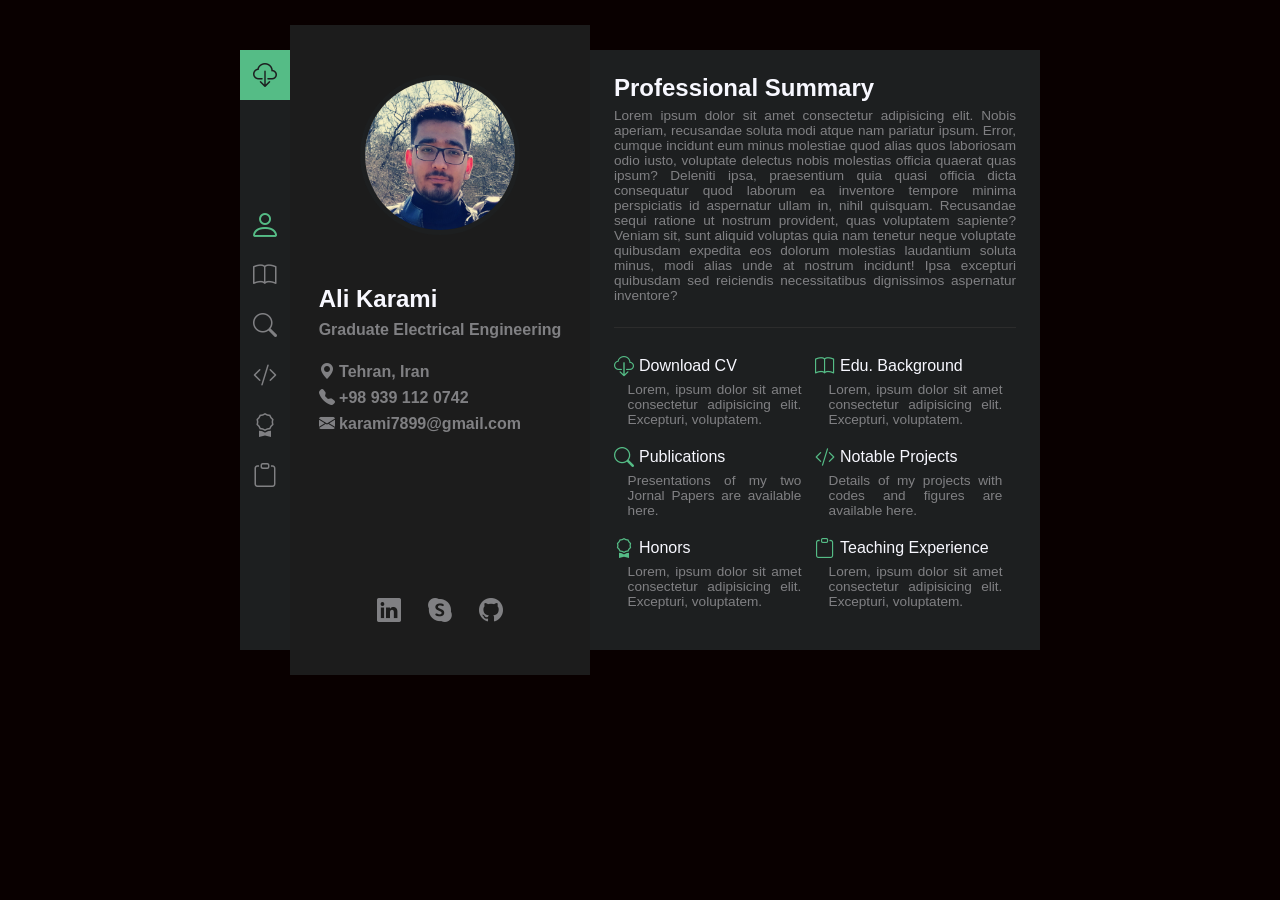
==== docs/index.html @ bb693fc6 "Portfolio" ====
<!DOCTYPE html>
<html lang="en">
<head>
    <meta charset="UTF-8">
    <meta http-equiv="X-UA-Compatible" content="IE=edge">
    <meta name="viewport" content="width=device-width, initial-scale=1.0">
    <title> Ali Karami </title>
    <link rel="stylesheet" href="https://cdn.jsdelivr.net/npm/bootstrap-icons@1.5.0/font/bootstrap-icons.css">
    <style>
        :root {
            --main-theme: #55BC86;
            --bg-color: #090000;
            --tooltip-bg-color: #0900007c;
            --text-color: ghostwhite;
            --main-bg-color: #1D1F20;
            --profile-bg-color: #1C1C1C;
            --scrollbar-thumb-bg-color: #646467;
            --icon-color: #808083;
            --border-color: #2C2C2C;
        }
        ::selection {
            background-color: var(--icon-color);
            color: var(--main-bg-color);
        }
        p, h2, h4 {
            margin-block-start: 0;
            margin-block-end: 0;
        }
        a {
            cursor: pointer;
        }
        .tooltip {
            position: relative;
            display: inline-block;
        }
        .tooltip .tooltiptext {
            visibility: hidden;
            background-color: var(--tooltip-bg-color);
            width: auto;
            color: var(--text-color);
            padding: .5em;
            right: 50px;
            font-size: .85em;
            width: max-content;
            position: absolute;
            z-index: 1;
            font-family: Arial, sans-serif;
        }
        .tooltip:hover .tooltiptext {
            visibility: visible;
        }
        body {
            margin: 0;
            background-color: var(--bg-color);
        }
        html {
            scrollbar-color: var(--main-theme) var(--profile-bg-color);
            scrollbar-width: thin;
        }
        #summary, #research, #software {
            scrollbar-color: var(--scrollbar-thumb-bg-color) var(--profile-bg-color);
            scrollbar-width: thin;
        }
        html::-webkit-scrollbar, #summary::-webkit-scrollbar, #research::-webkit-scrollbar, #software::-webkit-scrollbar
        {
            width: 8px;
            background-color: var(--profile-bg-color);
        }
        html::-webkit-scrollbar-thumb
        {
            background-color: var(--main-theme);
        }
        #summary::-webkit-scrollbar-thumb, #research::-webkit-scrollbar-thumb, #software::-webkit-scrollbar-thumb
        {
            background-color: var(--scrollbar-thumb-bg-color);
        }
        .icon-wrapper {
            display: flex;
            justify-content: center;
            align-items: center;
            padding-top: 3.33px;
            height: 46.67px;
        }
        div.icon-wrapper:nth-child(1) {
            background-color: var(--main-theme);
        }
        div.icon-wrapper:nth-child(1) > a > i {
            font-size: 1.5em;
            color: var(--main-bg-color);
        }
        aside {
            display: grid;
            grid-template-rows: 50px 500px 50px;
        }
        aside > ul {
            margin: 0;
            padding: 0;
            list-style-type: none;
            display: flex;
            flex-direction: column;
            justify-content: center;

        }
        aside > ul > .icon-wrapper > a > i:not(.bi-person), div.icon-wrapper:nth-child(3) > a > i, #social-media > li > a > i {
            color: var(--icon-color);
            font-size: 1.5em;
        }
        #social-media > li > a:hover > i {
            color: var(--text-color);
        }
        .bi-person {
            font-size: 2em;
        }
        .bi-person, div.icon-wrapper:nth-child(3) > a > i {
            color: var(--main-theme);
        }
        main {
            background-color: var(--main-bg-color);
            margin: 50px auto;
            width: 800px;
            height: 600px;
            display: grid;
            grid-template-columns: 50px 2fr 3fr;
        }
        #profile {
            height: 650px;
            margin-top: -25px;
            background-color: var(--profile-bg-color);
            display: flex;
            flex-direction: column;
            align-items: center;
            position: relative;
        }
        #profile > img {
            width: 150px;
            height: 150px;
            border-radius: 100px;
            border: 5px solid var(--main-bg-color);
            margin: 50px auto;
        }
        #summary {
            overflow-y: scroll;
            height: inherit;
        }
        #about-me  {
            font-family: Arial, sans-serif;
        }
        #about-me > h2 {
            color: var(--text-color);
        }
        #about-me > h4 {
            color: var(--icon-color);
            margin-top: .5em;
        }
        #about-me > h4 > a {
            color: var(--icon-color);
            text-decoration: none;
        }
        #about-me > h4:nth-child(3) {
            margin-top: 1.5em;
        }
        #social-media-wrapper {
            width: 60%;
            position: absolute;
            bottom: 0;
            padding: 0 20%;
        }
        #social-media {
            list-style-type: none;
            margin: 0;
            padding: 0  0 50px 0;
            display: flex;
            flex-direction: row;
            justify-content: space-evenly;
        }
        #summary > div {
            font-family: Arial, sans-serif;
            margin: 1.5em 1.5em 0 1.5em;
            padding-bottom: 1.5em;
        }
        #summary > div:not(#links) {
            border-bottom: 1px solid var(--border-color);
        }
        #summary > div > h2 {
            color: var(--text-color);
            margin-bottom: .25em;
        }
        #summary > div > p {
            color: var(--icon-color);
            text-align: justify;
            font-size: .85em;
        }
        #links {
            display: grid;
            grid-template-columns: 1fr 1fr;
            grid-template-rows: 1fr 1fr;
            grid-row-gap: 1em;
        }
        .link-title {
            color: var(--text-color);
            height: 30px;
        }
        .link-title > a {
            text-decoration: none;
            color: var(--text-color);
            height: inherit;
            display: inline-block;
        }
        .link-title > a > h4 {
            height: inherit;
        }
        .link-title > a > h4 > i {
            font-size: 1.25em;
            float: left;
            display: block;
            height: 27px;
            padding-top: 3px;
            color: var(--main-theme);
        }
        .link-title > a > h4 > span {
            font-weight: 300;
            height: 20px;
            display: block;
            float: left;
            padding: 5px;
        }
        .link-desc {
            text-align: justify;
            color: var(--icon-color);
            font-size: .85em;
            padding: 0 1em;
        }
        #educational, #software, #research, #honors, #teaching {
            display: none;
            font-family: Arial, sans-serif;
            color: var(--text-color);
            text-align: justify;
            height: 625px;
            margin-top: -25px;
            background-color: var(--profile-bg-color);
            padding: 25px 50px 0 50px;
        }
        #research, #software {
            overflow-y: scroll;
        }
        #research > article, #software > article {
            background-color: var(--main-bg-color);
            margin-bottom: 15px;
        }
        .article-header {
            background-color: var(--main-theme);
            padding: 15px;
            align-items: center;
            justify-content: space-between;
            display: flex;
            cursor: pointer;
        }
        .article-header > i {
            margin-left: 15px;
        }
        .bi-caret-up {
            display: none;
        }
        #research > article.active > .article-header > i.bi-caret-up, #software > article.active > .article-header > i.bi-caret-up {
            display: inline;
        }
        #research > article.active > .article-header > i.bi-caret-down, #software > article.active > .article-header > i.bi-caret-down {
            display: none;
        }
        .article-body {
            padding: 15px;
            display: none;
        }
        #research > article.active > .article-body, #software > article.active > .article-body {
            display: block;
        }
        .article-body > *:not(:last-child) {
            margin-bottom: 15px;
        }

        .slideshow-container {
            max-width: 1000px;
            position: relative;
            margin: auto;
        }
        .mySlides {
            display: none;
        }
        .mySlides > img {
            width: 100%;
            height: 400px;
        }
        .prev-slide, .next-slide {
            cursor: pointer;
            position: absolute;
            top: 50%;
            width: auto;
            margin-top: -22px;
            padding: 16px;
            color: white;
            font-weight: bold;
            font-size: 18px;
            transition: 0.6s ease;
            border-radius: 0 3px 3px 0;
            user-select: none;
        }
        .next-slide {
            right: 0;
            border-radius: 3px 0 0 3px;
        }
        .prev-slide:hover, .next-slide:hover {
            background-color: rgba(0,0,0,0.8);
        }
        .text-slide {
            color: #f2f2f2;
            font-size: 15px;
            padding: 8px 12px;
            position: absolute;
            bottom: 8px;
            width: 100%;
            text-align: center;
        }
        .numbertext {
            color: #f2f2f2;
            font-size: 12px;
            padding: 8px 12px;
            position: absolute;
            top: 0;
        }
        .dot-slide {
            cursor: pointer;
            height: 15px;
            width: 15px;
            margin: 0 2px;
            background-color: #bbb;
            border-radius: 50%;
            display: inline-block;
            transition: background-color 0.6s ease;
        }
        .active-slide, .dot-slide:hover {
            background-color: #717171;
        }
        .fade-slide {
            -webkit-animation-name: fade;
            -webkit-animation-duration: 1.5s;
            animation-name: fade;
            animation-duration: 1.5s;
        }
        @-webkit-keyframes fade {
            from {opacity: .4}
            to {opacity: 1}
        }
        @keyframes fade {
            from {opacity: .4}
            to {opacity: 1}
        }
        .tab {
            text-indent: 2em;
        }
    </style>
</head>
<body>
    <main>
        <aside>
            <div class="icon-wrapper tooltip">
                <a href=""><i class="bi bi-cloud-download"></i></a>
                <span class="tooltiptext">Download CV</span>
            </div>
            <ul>
                <li class="icon-wrapper tooltip">
                    <a onclick="showProfile()"><i class="bi bi-person"></i></a>
                    <span class="tooltiptext">Profile</span>
                </li>
                <li class="icon-wrapper tooltip">
                    <a onclick="toggle('educational', 'bi-book')"><i class="bi bi-book"></i></a>
                    <span class="tooltiptext">Edu. Background</span>
                </li>
                <li class="icon-wrapper tooltip">
                    <a onclick="toggle('research', 'bi-search')"><i class="bi bi-search"></i></a>
                    <span class="tooltiptext">Publications</span>
                </li>
                <li class="icon-wrapper tooltip">
                    <a onclick="toggle('software', 'bi-code-slash')"><i class="bi bi-code-slash"></i></a>
                    <span class="tooltiptext">Notable Projects</span>
                </li>
                <li class="icon-wrapper tooltip">
                    <a onclick="toggle('honors', 'bi-award')"><i class="bi bi-award"></i></a>
                    <span class="tooltiptext">Honors</span>
                </li>
                <li class="icon-wrapper tooltip">
                    <a onclick="toggle('teaching', 'bi-clipboard')"><i class="bi bi-clipboard"></i></a>
                    <span class="tooltiptext">Teaching Experience</span>
                </li>
            </ul>
        </aside>
        <section id="profile">
            <img src="profile.png" alt="Profile">
            <div id="about-me">
                <h2>Ali Karami</h2>
                <h4>Graduate Electrical Engineering</h4>
                <h4><i class="bi bi-geo-alt-fill"></i> Tehran, Iran</h4>
                <h4><i class="bi bi-telephone-fill"></i> +98 939 112 0742</h4>
                <h4><i class="bi bi-envelope-fill"></i> <a href="mailto:karami7899@gmail.com">karami7899@gmail.com</a> </h4>
            </div>
            <div id="social-media-wrapper">
                <ul id="social-media">
                    <li>
                        <a href="https://www.linkedin.com/in/karami7899/"><i class="bi bi-linkedin"></i></a>
                    </li>

                    <li>
                        <a href="https://join.skype.com/invite/ouQB8ou8CbZQ"><i class="bi bi-skype"></i></a>
                    </li>
                    <li>
                        <a href="https://github.com/karami7899"><i class="bi bi-github"></i></a>
                    </li>
                </ul>
            </div>
        </section>
        <section id="summary">
            <div>
                <h2>Professional Summary</h2>
                <p>
                    Lorem ipsum dolor sit amet consectetur adipisicing elit. Nobis aperiam, recusandae soluta modi atque nam pariatur ipsum. Error, cumque incidunt eum minus molestiae quod alias quos laboriosam odio iusto, voluptate delectus nobis molestias officia quaerat quas ipsum? Deleniti ipsa, praesentium quia quasi officia dicta consequatur quod laborum ea inventore tempore minima perspiciatis id aspernatur ullam in, nihil quisquam. Recusandae sequi ratione ut nostrum provident, quas voluptatem sapiente? Veniam sit, sunt aliquid voluptas quia nam tenetur neque voluptate quibusdam expedita eos dolorum molestias laudantium soluta minus, modi alias unde at nostrum incidunt! Ipsa excepturi quibusdam sed reiciendis necessitatibus dignissimos aspernatur inventore?
                </p>
            </div>
            <div id="links">
                <div>
                    <div class="link-title">
                        <a href="">
                            <h4>
                                <i class="bi bi-cloud-download"></i>
                                <span>Download CV</span>
                            </h4>
                        </a>
                    </div>
                    <div class="link-desc">
                        <p>Lorem, ipsum dolor sit amet consectetur adipisicing elit. Excepturi, voluptatem.</p>
                    </div>
                </div>
                <div>
                    <div class="link-title">
                        <a onclick="toggle('educational', 'bi-book')">
                            <h4>
                                <i class="bi bi-book"></i>
                                <span>Edu. Background</span>
                            </h4>
                        </a>
                    </div>
                    <div class="link-desc">
                        <p>Lorem, ipsum dolor sit amet consectetur adipisicing elit. Excepturi, voluptatem.</p>
                    </div>
                </div>
                <div>
                    <div class="link-title">
                        <a onclick="toggle('research', 'bi-search')">
                            <h4>
                                <i class="bi bi-search"></i>
                                <span>Publications</span>
                            </h4>
                        </a>
                    </div>
                    <div class="link-desc">
                        <p>Presentations of my two Jornal Papers are available here.</p>
                    </div>
                </div>
				<div>
                    <div class="link-title">
                        <a onclick="toggle('software', 'bi-code-slash')">
                            <h4>
                                <i class="bi bi-code-slash"></i>
                                <span>Notable Projects</span>
                            </h4>
                        </a>
                    </div>
                    <div class="link-desc">
                        <p>Details of my projects with codes and figures are available here.</p>
                    </div>
                </div>
                <div>
                    <div class="link-title">
                        <a onclick="toggle('honors', 'bi-award')">
                            <h4>
                                <i class="bi bi-award"></i>
                                <span>Honors</span>
                            </h4>
                        </a>
                    </div>
                    <div class="link-desc">
                        <p>Lorem, ipsum dolor sit amet consectetur adipisicing elit. Excepturi, voluptatem.</p>
                    </div>
                </div>
                <div>
                    <div class="link-title">
                        <a onclick="toggle('teaching', 'bi-clipboard')">
                            <h4>
                                <i class="bi bi-clipboard"></i>
                                <span>Teaching Experience</span>
                            </h4>
                        </a>
                    </div>
                    <div class="link-desc">
                        <p>Lorem, ipsum dolor sit amet consectetur adipisicing elit. Excepturi, voluptatem.</p>
                    </div>
                </div>
            </div>
        </section>
        <section id="educational">
            <p>Lorem ipsum dolor sit, amet consectetur adipisicing elit. Necessitatibus et facilis voluptatum aperiam iste cumque corrupti ipsum ab ducimus velit id magnam quod, rerum laudantium quisquam at minima aliquam voluptas porro! Inventore ea, ut sequi placeat explicabo culpa nulla odio earum, numquam ab cumque. Placeat, saepe minus consequatur cumque laboriosam quia expedita ratione, dolore voluptatum quos ex sint est sit qui totam a ea odit porro veritatis perferendis similique rerum adipisci. Nemo, aliquid commodi neque quasi similique saepe dignissimos animi sed nam, dolorum cum dolores quam? Explicabo voluptas modi neque exercitationem, pariatur dolor debitis dolorum ratione, perspiciatis, nam dicta porro?</p>
        
		
		</section>
        <section id="software">

		
			<article>
                <div class="article-header" onclick="toggleTab(this)">
                    <p>Feature Conditioning Methods and Generative/Discriminative Classifiers</p>
                    <i class="bi bi-caret-up"></i>
                    <i class="bi bi-caret-down"></i>
                </div>
                <div class="article-body">
					
                    <p>
						Implementing feature conditioning methods to reduce feature dimensions and selecting the best Classifier based on
						different criteria such as accuracy, precision, recall, etc. Codes available on my <a style="color:#306EFF;" href="https://github.com/karami7899/Feature-Conditioning-Methods-and-Generative-Discriminative-Classifiers">GitHub page</a>
						
					</p>
					<p>			
						Course: Machine Learning, University of Tehran

					</p>
					

                </div>
            </article>
			
			<article>
                <div class="article-header" onclick="toggleTab(this)">
                    <p>Data Tidying</p>
                    <i class="bi bi-caret-up"></i>
                    <i class="bi bi-caret-down"></i>
                </div>
                <div class="article-body">
					
					<p>
						Web scraping with python and extracting data from Html web pages <a style="color:#306EFF;" href="https://www.varzesh3.com/">Varzesh3</a> using BeautifulSoup.
						Codes available on my <a style="color:#306EFF;" href="https://github.com/karami7899/Data-Tidying">GitHub page</a>
						
					</p>
					<p>			
						Course: Machine Learning, University of Tehran

					</p>
					
					
                    <div class="slideshow-container">
                        <div class="mySlides container-1 fade-slide">
                            <div class="numbertext">1 / 4</div>
                            <img src="Web_Basketball_Table.jpg" style="width:100%">
                            <div class="text-slide">Caption Text</div>
                        </div>
                        <div class="mySlides container-1 fade-slide">
                            <div class="numbertext">2 / 4</div>
                            <img src="Web_Transfers.jpg" style="width:100%">
                            <div class="text-slide">Caption Two</div>
                        </div>
                        <div class="mySlides container-1 fade-slide">
                            <div class="numbertext">3 / 4</div>
                            <img src="Web_Volleyball_Table.jpg" style="width:100%">
                            <div class="text-slide">Caption Three</div>
                        </div>
						<div class="mySlides container-1 fade-slide">
                            <div class="numbertext">4 / 4</div>
                            <img src="Web_WorldCup.jpg" style="width:100%">
                            <div class="text-slide">Caption Three</div>
                        </div>
                        <a class="prev-slide" onclick="plusSlides(-1, 1)">&#10094;</a>
                        <a class="next-slide" onclick="plusSlides(1, 1)">&#10095;</a>
                    </div>
                </div>
            </article>
			<article>
                <div class="article-header" onclick="toggleTab(this)">
                    <p>Inverted Pendulum</p>
                    <i class="bi bi-caret-up"></i>
                    <i class="bi bi-caret-down"></i>
                </div>
                <div class="article-body">
					
					<p>
						First, I modeled the inverted pendulum system and linearized it around its equilibrium point. Then I controlled the
						system in position and angle by PID/pole-placement controllers in Matlab and Simulink. Codes available on my <a style="color:#306EFF;" href="https://github.com/karami7899/Inverted-Pendulum">GitHub page</a>
						
					</p>
					<p>			
						Course: Linear Control Systems, University of Tehran

					</p>
					
					<iframe frameborder="0" scrolling="no" marginheight="0" marginwidth="0"width="100%" height="350" type="text/html" src="https://www.youtube.com/embed/xUnefR4PixA?autoplay=0&fs=1&iv_load_policy=3&showinfo=0&rel=0&cc_load_policy=0&start=0&end=0&origin=http://youtubeembedcode.com"><div><small><a href="https://youtubeembedcode.com/en">youtubeembedcode en</a></small></div><div><small><a href="https://kasinoutanspelpaus.se/">kasinoutanspelpaus.s</a></small></div></iframe>
                    <div class="slideshow-container">
                        <div class="mySlides container-2 fade-slide">
                            <div class="numbertext">1 / 4</div>
                            <img src="pandol3.jpg" style="width:100%">
                            <div class="text-slide">Inverted Pendulum System</div>
                        </div>
                        <div class="mySlides container-2 fade-slide">
                            <div class="numbertext">2 / 4</div>
                            <img src="pandol4.png" style="width:100%">
                            <div class="text-slide"></div>
                        </div>
                        <div class="mySlides container-2 fade-slide">
                            <div class="numbertext">3 / 4</div>
                            <img src="pandol2.png" style="width:100%">
                            <div class="text-slide"></div>
                        </div>
						<div class="mySlides container-2 fade-slide">
                            <div class="numbertext">4 / 4</div>
                            <img src="pandol1.jpg" style="width:100%">
                            <div class="text-slide">Matlab Circuit</div>
                        </div>
                        <a class="prev-slide" onclick="plusSlides(-1, 2)">&#10094;</a>
                        <a class="next-slide" onclick="plusSlides(1, 2)">&#10095;</a>
                    </div>
                </div>
            </article>
			<article>
                <div class="article-header" onclick="toggleTab(this)">
                    <p>My Shazam - Music Search Engine</p>
                    <i class="bi bi-caret-up"></i>
                    <i class="bi bi-caret-down"></i>
                </div>
                <div class="article-body">
					
					<p>
						Developing a Music Search Engine in Matlab using Signal Processing Algorithms, Fourier Transform, Signal Spectrum,
						Digital Filters, etc. Codes available on my <a style="color:#306EFF;" href="https://github.com/karami7899/My-Shazam---Music-Search-Engine">GitHub page</a>
						
					</p>
					<p>			
						Course: Signals and Systems, University of Tehran

					</p>
					
					
                    <div class="slideshow-container">
                        <div class="mySlides container-3 fade-slide">
                            <div class="numbertext">1 / 2</div>
                            <img src="shazem2.jpg" style="width:100%">
                            <div class="text-slide"></div>
                        </div>
                        <div class="mySlides container-3 fade-slide">
                            <div class="numbertext">2 / 2</div>
                            <img src="shazem1.png" style="width:100%">
                            <div class="text-slide"></div>
                        </div>
                        <a class="prev-slide" onclick="plusSlides(-1, 3)">&#10094;</a>
                        <a class="next-slide" onclick="plusSlides(1, 3)">&#10095;</a>
                    </div>
                </div>
            </article>
			<article>
                <div class="article-header" onclick="toggleTab(this)">
                    <p>4-DOF Delta Parallel Robot</p>
                    <i class="bi bi-caret-up"></i>
                    <i class="bi bi-caret-down"></i>
                </div>
                <div class="article-body">
					
					<p>
						Carry out the design, kinematic problem, and control of a 4-DOF Delta parallel manipulator.
						Codes available on my <a style="color:#306EFF;" href="https://github.com/karami7899/4-DOF-Delta-Parallel-Robot">GitHub page</a>
						
					</p>
					<p>			
						Course: Fundamentals of Mechatronic Engineering, University of Tehran

					</p>
					
					<iframe frameborder="0" scrolling="no" marginheight="0" marginwidth="0" width="100%" height="350" type="text/html" src="https://www.youtube.com/embed/GWuBojOO43I?autoplay=0&fs=1&iv_load_policy=3&showinfo=0&rel=0&cc_load_policy=0&start=0&end=0&origin=http://youtubeembedcode.com"><div><small><a href="https://youtubeembedcode.com/nl/">youtubeembedcode.com/nl/</a></small></div><div><small><a href="https://kasinoutansvensklicens.nu/">kasinoutansvensklicens.nu</a></small></div></iframe>
                    <div class="slideshow-container">
                        <div class="mySlides container-4 fade-slide">
                            <div class="numbertext">1 / 4</div>
                            <img src="delta\delta2.JPG" style="width:100%">
                            <div class="text-slide"></div>
                        </div>
                        <div class="mySlides container-4 fade-slide">
                            <div class="numbertext">2 / 4</div>
                            <img src="delta\delta1.jpg" style="width:100%">
                            <div class="text-slide"></div>
                        </div>
                        <div class="mySlides container-4 fade-slide">
                            <div class="numbertext">3 / 4</div>
                            <img src="delta\delta3.jpg" style="width:100%">
                            <div class="text-slide"></div>
                        </div>
						<div class="mySlides container-4 fade-slide">
                            <div class="numbertext">4 / 4</div>
                            <img src="delta\delta4.jpg" style="width:100%">
                            <div class="text-slide"></div>
                        </div>
                        <a class="prev-slide" onclick="plusSlides(-1, 4)">&#10094;</a>
                        <a class="next-slide" onclick="plusSlides(1, 4)">&#10095;</a>
                    </div>
                </div>
            </article>
			<article>
                <div class="article-header" onclick="toggleTab(this)">
                    <p>Obstacle Avoidance for Redundant Manipulator</p>
                    <i class="bi bi-caret-up"></i>
                    <i class="bi bi-caret-down"></i>
                </div>
                <div class="article-body">
					
					<p>
						Using redundant robots instead of robots with full rank configuration space in the workspace with obstacles and solving
						inverse kinematic equations of the redundant robots.
						
					</p>
					<p>			
						Course:  Linear Algebra, University of Tehran

					</p>
					
					<iframe frameborder="0" scrolling="no" marginheight="0" marginwidth="0"width="100%" height="350" type="text/html" src="https://www.youtube.com/embed/7rkmXiSZsoY?autoplay=0&fs=1&iv_load_policy=3&showinfo=0&rel=0&cc_load_policy=0&start=0&end=0&origin=http://youtubeembedcode.com"><div><small><a href="https://youtubeembedcode.com/es/">youtubeembedcode es</a></small></div><div><small><a href="https://kasinoutanspelpaus.se/">kasinoutanspelpaus.s</a></small></div></iframe>
                    <iframe frameborder="0" scrolling="no" marginheight="0" marginwidth="0"width="100%" height="350" type="text/html" src="https://www.youtube.com/embed/_X-M8hZRNHI?autoplay=0&fs=1&iv_load_policy=3&showinfo=0&rel=0&cc_load_policy=0&start=0&end=0&origin=http://youtubeembedcode.com"><div><small><a href="https://youtubeembedcode.com/es/">youtubeembedcode.com/es/</a></small></div><div><small><a href="https://onlinecasinoutansvensklicens.se/">onlinecasinoutansvensklicens.se</a></small></div></iframe>
                </div>
            </article>
			<article>
                <div class="article-header" onclick="toggleTab(this)">
                    <p>Object Tracker and Facial Components Identifier</p>
                    <i class="bi bi-caret-up"></i>
                    <i class="bi bi-caret-down"></i>
                </div>
                <div class="article-body">
					
					<p>
						Codes available on my <a style="color:#306EFF;" href="https://github.com/karami7899/Object-Tracker-and-Facial-Components-Identifier">GitHub page</a>
						
					</p>
					<p>			
						Course: Fundamentals of Mechatronic Engineering, University of Tehran

					</p>
					
					<iframe frameborder="0" scrolling="no" marginheight="0" marginwidth="0" width="100%" height="350" type="text/html" src="https://www.youtube.com/embed/TVjIQTlsrdA?autoplay=0&fs=1&iv_load_policy=3&showinfo=0&rel=0&cc_load_policy=0&start=0&end=0&origin=http://youtubeembedcode.com"><div><small><a href="https://youtubeembedcode.com/en">youtubeembedcode en</a></small></div><div><small><a href="https://kasinoutansvensklicens.nu/">kasinoutansvensklicens.nu</a></small></div></iframe>
                    <iframe frameborder="0" scrolling="no" marginheight="0" marginwidth="0" width="100%" height="350" type="text/html" src="https://www.youtube.com/embed/a7rdaDFR6S8?autoplay=0&fs=1&iv_load_policy=3&showinfo=0&rel=0&cc_load_policy=0&start=0&end=0&origin=http://youtubeembedcode.com"><div><small><a href="https://youtubeembedcode.com/es/">youtubeembedcode es</a></small></div><div><small><a href="https://www.cusl.se/">cusl.se</a></small></div></iframe>
                </div>
            </article>
			
		</section>
        <section id="research">
            <article>
                <div class="article-header" onclick="toggleTab(this)">
                    <p>Traffic Light Management System by Federated Deep Reinforcement Learning
                        <small style="color: var(--profile-bg-color);">Lorem ipsum dolor sit amet consectetur adipisicing elit. Illo, deserunt?</small>
                    </p>
                    <i class="bi bi-caret-up"></i>
                    <i class="bi bi-caret-down"></i>
                </div>
                <div class="article-body">	
                    <iframe frameborder="0" scrolling="no" marginheight="0" marginwidth="0" width="100%" height="350" type="text/html" src="https://www.youtube.com/embed/7A2ZQqxJZgk?autoplay=0&fs=1&iv_load_policy=3&showinfo=0&rel=0&cc_load_policy=0&start=0&end=0&origin=http://youtubeembedcode.com"><div><small><a href="https://youtubeembedcode.com/nl/">youtubeembedcode nl</a></small></div><div><small><a href="https://onlinecasinoutansvensklicens.se/">onlinecasinoutansvensklicens.se</a></small></div></iframe>
					<h1>Authords</h1>
                    <p>
						<strong>Ali Karami</strong>, Mina Montazeri, Hamed Kebriaei, Senior Member, IEEE
					</p>
					
					<h1>Abstract</h1>
                    <p class="tab">
						Nowadays, traffic congestion is a severe problem in many countries around the world, affecting travel costs, travel time, accessibility, productivity, and environmental issues such as air pollution and global warming. In existing traffic lights, the duration of the traffic signals on each side of the intersection is either considered the same or adjusted using prior knowledge. To improve efficiency, it's necessary to dynamically set the duration of each signal based on the real-time traffic condition at the intersection. This paper aims to determine the duration of traffic signals based on the real-time data collected from the vehicular network. We propose a federated deep reinforcement learning model to control the traffic light system. By taking advantage of the federated learning method, agents working in different environments are connected to improve their performance. This allows agents to independently converge to a set of deep reinforcement learning model parameters and avoid overfitting to the local dataset. The number of states in vehicular networks is very large that it is impractical to discover and save every state-action pair. Thus we propose to use a convolutional neural network to approximate the Q value. We evaluate our model via the vehicular simulator that we have designed, and the simulation results show the efficiency of our model in controlling the traffic lights.
					</p>
				</div>
            </article>
            <article>
                <div class="article-header" onclick="toggleTab(this)">
                    <p>Dictionary Learning for Sparse Representation of Signals With Hidden Markov Model Dependency</p>
                    <i class="bi bi-caret-up"></i>
                    <i class="bi bi-caret-down"></i>
                </div>
                <div class="article-body">
					
					<iframe frameborder="0" scrolling="no" marginheight="0" marginwidth="0" width="100%" height="350" type="text/html" src="https://www.youtube.com/embed/CMu7fCxV_RM?autoplay=0&fs=1&iv_load_policy=3&showinfo=0&rel=0&cc_load_policy=0&start=0&end=0&origin=http://youtubeembedcode.com"><div><small><a href="https://youtubeembedcode.com/en">youtubeembedcode en</a></small></div><div><small><a href="https://nyacasinoutansvensklicens.se/">nyacasinoutansvensklicens.se</a></small></div></iframe>
					<h1>Authords</h1>
                    <p>
						S. AKHAVAN, F. BAGHESTANI, P. KAZEMI, <strong>A. KARAMI</strong>, H. SOLTANIAN-ZADEH
					</p>
					
					<h1>Abstract</h1>
                    <p>
						The goal of dictionary learning algorithms is factorizing the matrix of training signals Y with K signals, into the dictionary matrix D and the coefficient
						matrix X which is a sparse matrix. The common approach among the algorithms is minimizing the representation error subject to the sparseness of X
						using following alternation minimization method 1) the sparsification and 2)
						the dictionary update steps. In this approach, when D is fixed and X must be
						estimated (the sparsification step), the minimization problem is divided to K
						different sparse recovery problems because the training signals are assumed to be
						independent. However, in some signals such as medical signals, this assumption
						is not correct and the signals are not independent. Therefore, using the current strategy does not lead to the correct estimation of the parameters. In this
						study, we investigate the dictionary learning problem for sparse representation
						when there is hidden Markov model (HMM) dependency among the training
						signals. We propose an approach to improve the performance of the dictionary
						learning algorithms in the mentioned scenario. The proposed approach is not an
						independent dictionary learning algorithm. It is a general approach that we can
						employ for existing dictionary learning algorithms to improve their performance
						in learning from signals with HMM dependency. We confirm the efficiency of
						the proposed approach using simulations, and also, present a real application in
						medical signals for the considered scenario.
					</p>
					
					
                    <div class="slideshow-container">
                        <div class="mySlides container-5 fade-slide">
                            <div class="numbertext">1 / 3</div>
                            <img src="1.jpg" style="width:100%">
                            <div class="text-slide">Caption Text</div>
                        </div>
                        <div class="mySlides container-5 fade-slide">
                            <div class="numbertext">2 / 3</div>
                            <img src="2.jpg" style="width:100%">
                            <div class="text-slide">Caption Two</div>
                        </div>
                        <div class="mySlides container-5 fade-slide">
                            <div class="numbertext">3 / 3</div>
                            <img src="3.jpg" style="width:100%">
                            <div class="text-slide">Caption Three</div>
                        </div>
                        <a class="prev-slide" onclick="plusSlides(-1, 5)">&#10094;</a>
                        <a class="next-slide" onclick="plusSlides(1, 5)">&#10095;</a>
                    </div>
                </div>
            </article>
            <article>
                <div class="article-header" onclick="toggleTab(this)">
                    <p>The Course Management System</p>
                    <i class="bi bi-caret-up"></i>
                    <i class="bi bi-caret-down"></i>
                </div>
                <div class="article-body">
					<iframe frameborder="0" scrolling="no" marginheight="0" marginwidth="0"width="623" height="350" type="text/html" src="https://www.youtube.com/embed/bak45FvBQcE?autoplay=0&fs=1&iv_load_policy=3&showinfo=0&rel=0&cc_load_policy=0&start=0&end=0&origin=http://youtubeembedcode.com"><div><small><a href="https://youtubeembedcode.com/en">youtubeembedcode en</a></small></div><div><small><a href="https://www.cusl.se/">cusl.se</a></small></div></iframe>
					<p>
						This is the course management system where students may select their courses based on their interests, and the system will design the best possible curriculum for them. 
					</p>
					<img src="Certificate.jpg" style="width:100%">
					
					
				</div>
            </article>
        </section>
        <section id="honors">
            <p>Lorem ipsum dolor sit amet consectetur, adipisicing elit. Consectetur alias nesciunt accusantium molestiae fugiat eligendi.</p>
        </section>
        <section id="teaching">
            <p>Lorem ipsum dolor, sit amet consectetur adipisicing elit. Est, aspernatur! Dolore esse similique dolor itaque. Accusamus ipsa cupiditate iure, necessitatibus voluptates atque asperiores saepe quibusdam aspernatur, reiciendis esse exercitationem laborum odit autem obcaecati sapiente? Adipisci illum inventore numquam omnis nam delectus perspiciatis at, laudantium iusto quam saepe explicabo excepturi natus sed eveniet magni ad! Debitis nihil tempora esse vero temporibus.</p>
        </section>
    </main>

    <noscript>Your browser does not support JavaScript!</noscript>
    <script>
        function toggle(element, iClass) {
            document.querySelectorAll('.icon-wrapper > a > i:not(.bi-cloud-download)').forEach(e => e.style.color = 'var(--icon-color)');
            document.querySelector('.icon-wrapper > a > i.' + iClass).style.color = 'var(--main-theme)';
            document.querySelectorAll('section:not(' + element + ')').forEach(e => e.style.display = 'none');
            document.getElementById(element).style.display = 'unset';
            document.getElementsByTagName('main')[0].style.gridTemplateColumns = '50px 1fr';
        }
        function showProfile() {
            document.querySelectorAll('.icon-wrapper > a > i:not(.bi-cloud-download)').forEach(e => e.style.color = 'var(--icon-color)');
            document.querySelector('.icon-wrapper > a > i.bi-person').style.color = 'var(--main-theme)';
            document.querySelectorAll('section:not(#profile):not(#summary)').forEach(e => e.style.display = 'none');
            document.getElementById('profile').style.display = 'flex';
            document.getElementById('summary').style.display = 'unset';
            document.getElementsByTagName('main')[0].style.gridTemplateColumns = '50px 2fr 3fr';
        }
        function toggleTab(e) {
            if (!e.parentElement.classList.contains("active")) {
                e.parentElement.classList.add("active")
            }
            else {
                e.parentElement.classList.remove("active")
            }
        }
        let slideIndex = [1, 1, 1, 1, 1];
        let containers = ['container-1', 'container-2', 'container-3', 'container-4', 'container-5']
        for (let i = 0; i < containers.length; i ++)
            showSlides(slideIndex[i], i);
        function plusSlides(n, i) {
            showSlides(slideIndex[i-1] += n, i-1);
        }
        function showSlides(n, j) {
            var i;
            var slides = document.getElementsByClassName(containers[j]);
            if (n > slides.length) {slideIndex[j] = 1}
            if (n < 1) {slideIndex[j] = slides.length}
            for (i = 0; i < slides.length; i++) {
                slides[i].style.display = "none";
            }
            slides[slideIndex[j]-1].style.display = "block";
        }
    </script>
</body>
</html>
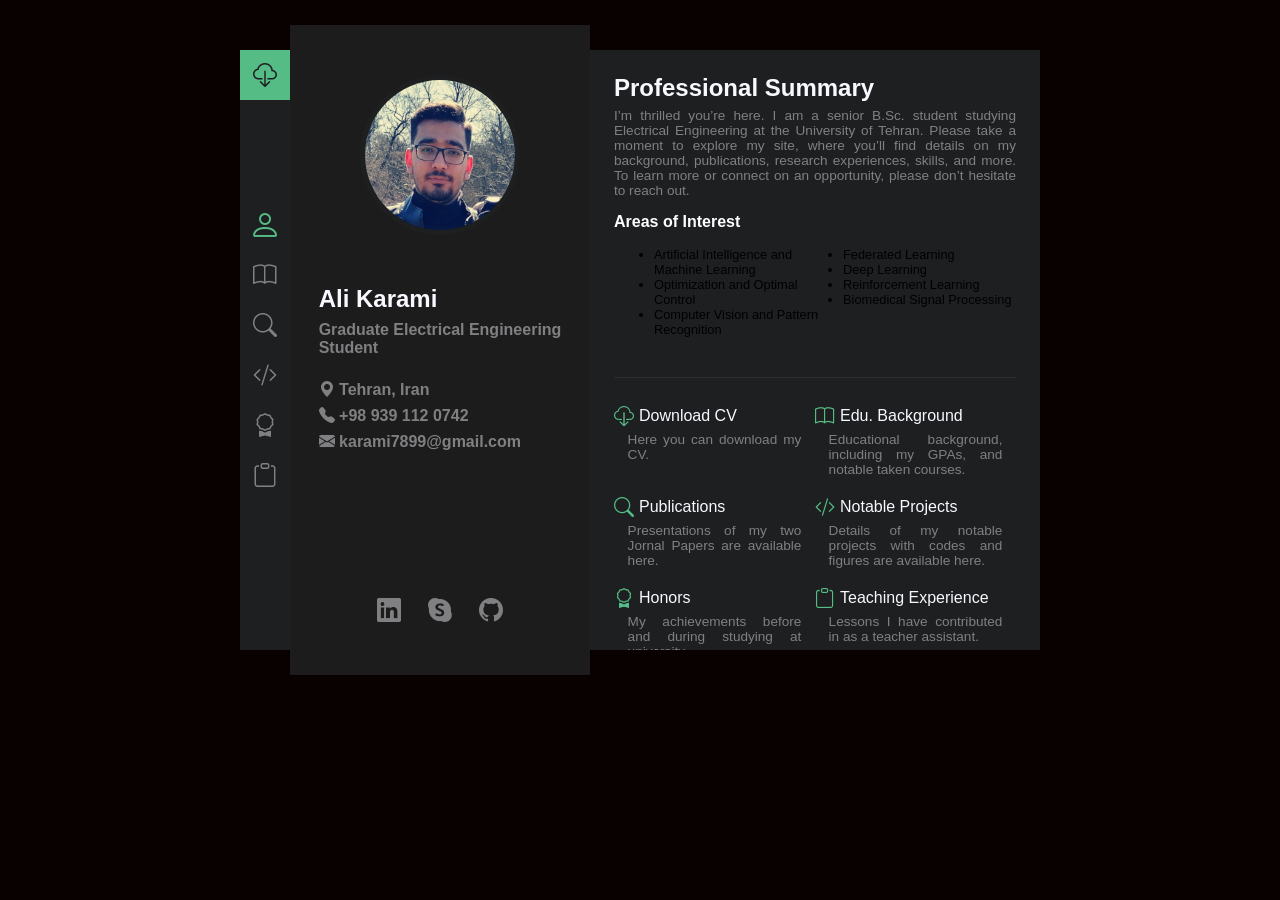
==== commit ab115c0f: "first commit" ====
--- a/docs/index.html
+++ b/docs/index.html
@@ -22,6 +22,11 @@
             background-color: var(--icon-color);
             color: var(--main-bg-color);
         }
+		.ull {
+		  columns: 2;
+		  -webkit-columns: 2;
+		  -moz-columns: 2;
+		}
         p, h2, h4 {
             margin-block-start: 0;
             margin-block-end: 0;
@@ -363,7 +368,7 @@
     <main>
         <aside>
             <div class="icon-wrapper tooltip">
-                <a href=""><i class="bi bi-cloud-download"></i></a>
+                <a href="Karami_CV.pdf"><i class="bi bi-cloud-download"></i></a>
                 <span class="tooltiptext">Download CV</span>
             </div>
             <ul>
@@ -397,7 +402,11 @@
             <img src="profile.png" alt="Profile">
             <div id="about-me">
                 <h2>Ali Karami</h2>
-                <h4>Graduate Electrical Engineering</h4>
+                <h4>Graduate Electrical Engineering 
+				<br />
+				Student</h4>
+				
+
                 <h4><i class="bi bi-geo-alt-fill"></i> Tehran, Iran</h4>
                 <h4><i class="bi bi-telephone-fill"></i> +98 939 112 0742</h4>
                 <h4><i class="bi bi-envelope-fill"></i> <a href="mailto:karami7899@gmail.com">karami7899@gmail.com</a> </h4>
@@ -421,13 +430,25 @@
             <div>
                 <h2>Professional Summary</h2>
                 <p>
-                    Lorem ipsum dolor sit amet consectetur adipisicing elit. Nobis aperiam, recusandae soluta modi atque nam pariatur ipsum. Error, cumque incidunt eum minus molestiae quod alias quos laboriosam odio iusto, voluptate delectus nobis molestias officia quaerat quas ipsum? Deleniti ipsa, praesentium quia quasi officia dicta consequatur quod laborum ea inventore tempore minima perspiciatis id aspernatur ullam in, nihil quisquam. Recusandae sequi ratione ut nostrum provident, quas voluptatem sapiente? Veniam sit, sunt aliquid voluptas quia nam tenetur neque voluptate quibusdam expedita eos dolorum molestias laudantium soluta minus, modi alias unde at nostrum incidunt! Ipsa excepturi quibusdam sed reiciendis necessitatibus dignissimos aspernatur inventore?
+				I’m thrilled you’re here. I am a senior B.Sc. student studying Electrical Engineering at the University of Tehran. Please take a moment to explore my site, where you’ll find details on my background, publications, research experiences, skills, and more. To learn more or connect on an opportunity, please don’t hesitate to reach out.
+				<br />
+				<br />
+				<h4 style="color:white">Areas of Interest</h4>				
+				<ul class="ull" data-columns="2">
+					<li style="font-size:1vw">Artificial Intelligence and Machine Learning</li>
+					<li style="font-size:1vw">Optimization and Optimal Control</li>
+					<li style="font-size:1vw">Computer Vision and Pattern Recognition</li>
+					<li style="font-size:1vw">Federated Learning</li>
+					<li style="font-size:1vw">Deep Learning</li>
+					<li style="font-size:1vw">Reinforcement Learning</li>
+					<li style="font-size:1vw">Biomedical Signal Processing</li>
+				</ul>
                 </p>
             </div>
             <div id="links">
                 <div>
                     <div class="link-title">
-                        <a href="">
+                        <a href="Karami_CV.pdf">
                             <h4>
                                 <i class="bi bi-cloud-download"></i>
                                 <span>Download CV</span>
@@ -435,7 +456,7 @@
                         </a>
                     </div>
                     <div class="link-desc">
-                        <p>Lorem, ipsum dolor sit amet consectetur adipisicing elit. Excepturi, voluptatem.</p>
+                        <p>Here you can download my CV.</p>
                     </div>
                 </div>
                 <div>
@@ -448,7 +469,7 @@
                         </a>
                     </div>
                     <div class="link-desc">
-                        <p>Lorem, ipsum dolor sit amet consectetur adipisicing elit. Excepturi, voluptatem.</p>
+                        <p>Educational background, including my GPAs, and notable taken courses.</p>
                     </div>
                 </div>
                 <div>
@@ -474,7 +495,7 @@
                         </a>
                     </div>
                     <div class="link-desc">
-                        <p>Details of my projects with codes and figures are available here.</p>
+                        <p>Details of my notable projects with codes and figures are available here.</p>
                     </div>
                 </div>
                 <div>
@@ -487,7 +508,7 @@
                         </a>
                     </div>
                     <div class="link-desc">
-                        <p>Lorem, ipsum dolor sit amet consectetur adipisicing elit. Excepturi, voluptatem.</p>
+                        <p>My achievements before and during studying at university.</p>
                     </div>
                 </div>
                 <div>
@@ -500,13 +521,34 @@
                         </a>
                     </div>
                     <div class="link-desc">
-                        <p>Lorem, ipsum dolor sit amet consectetur adipisicing elit. Excepturi, voluptatem.</p>
+                        <p>Lessons I have contributed in as a teacher assistant.</p>
                     </div>
                 </div>
             </div>
         </section>
         <section id="educational">
-            <p>Lorem ipsum dolor sit, amet consectetur adipisicing elit. Necessitatibus et facilis voluptatum aperiam iste cumque corrupti ipsum ab ducimus velit id magnam quod, rerum laudantium quisquam at minima aliquam voluptas porro! Inventore ea, ut sequi placeat explicabo culpa nulla odio earum, numquam ab cumque. Placeat, saepe minus consequatur cumque laboriosam quia expedita ratione, dolore voluptatum quos ex sint est sit qui totam a ea odit porro veritatis perferendis similique rerum adipisci. Nemo, aliquid commodi neque quasi similique saepe dignissimos animi sed nam, dolorum cum dolores quam? Explicabo voluptas modi neque exercitationem, pariatur dolor debitis dolorum ratione, perspiciatis, nam dicta porro?</p>
+			<h2>Bachelor of Science in Electrical Engineering at University of Tehran</h2>
+
+			<ul>
+			  <li>Control Systems Specific GPA (last three semesters): 19.23/20 (4/4)</li>
+			  <br />
+			  <li>Overall GPA: 17.76/20 (3.81/4)</li>
+			  <br />
+			  <li>Top student among Electrical Engineering B.Sc. students in the seventh and eighth semesters.</li>			  
+			</ul> 
+			
+			<h3>Notable ​Taken Courses:</h2>
+
+			<ul>
+			  <li>Machine Learning (20/20)</li>
+			  <li>Blind Source Separation (18.5/20)</li>
+			  <li>Modern Control Systems (20/20)</li>
+			  <li>Digital Signal Processing (19.25/20)</li>
+			  <li>Operational Research (20/20)</li>
+			  <li>Linear Algebra (18.4/20)</li>
+			  <li>Digital Control Systems (19.7/20)</li>			  
+			</ul> 
+
         
 		
 		</section>
@@ -557,23 +599,23 @@
                     <div class="slideshow-container">
                         <div class="mySlides container-1 fade-slide">
                             <div class="numbertext">1 / 4</div>
-                            <img src="Web_Basketball_Table.jpg" style="width:100%">
-                            <div class="text-slide">Caption Text</div>
+                            <img src="Web_Volleyball_Table.jpg" style="width:100%">
+                            <div class="text-slide">Volleyball Table</div>
                         </div>
                         <div class="mySlides container-1 fade-slide">
                             <div class="numbertext">2 / 4</div>
                             <img src="Web_Transfers.jpg" style="width:100%">
-                            <div class="text-slide">Caption Two</div>
+                            <div class="text-slide">Transfers Table</div>
                         </div>
                         <div class="mySlides container-1 fade-slide">
                             <div class="numbertext">3 / 4</div>
                             <img src="Web_Volleyball_Table.jpg" style="width:100%">
-                            <div class="text-slide">Caption Three</div>
+                            <div class="text-slide">Volleyball Table</div>
                         </div>
 						<div class="mySlides container-1 fade-slide">
                             <div class="numbertext">4 / 4</div>
                             <img src="Web_WorldCup.jpg" style="width:100%">
-                            <div class="text-slide">Caption Three</div>
+                            <div class="text-slide">WorldCup Table</div>
                         </div>
                         <a class="prev-slide" onclick="plusSlides(-1, 1)">&#10094;</a>
                         <a class="next-slide" onclick="plusSlides(1, 1)">&#10095;</a>
@@ -594,7 +636,7 @@
 						
 					</p>
 					<p>			
-						Course: Linear Control Systems, University of Tehran
+						Course: Modern Control Systems, University of Tehran
 
 					</p>
 					
@@ -754,7 +796,7 @@
             <article>
                 <div class="article-header" onclick="toggleTab(this)">
                     <p>Traffic Light Management System by Federated Deep Reinforcement Learning
-                        <small style="color: var(--profile-bg-color);">Lorem ipsum dolor sit amet consectetur adipisicing elit. Illo, deserunt?</small>
+                        <small style="color: var(--profile-bg-color);">IEEE/CAA Journal of Automatica Sinica </small>
                     </p>
                     <i class="bi bi-caret-up"></i>
                     <i class="bi bi-caret-down"></i>
@@ -774,7 +816,9 @@
             </article>
             <article>
                 <div class="article-header" onclick="toggleTab(this)">
-                    <p>Dictionary Learning for Sparse Representation of Signals With Hidden Markov Model Dependency</p>
+                    <p>Dictionary Learning for Sparse Representation of Signals With Hidden Markov Model Dependency
+						<small style="color: var(--profile-bg-color);">Digital Signal Processing Elsevier Journal </small>
+					</p>
                     <i class="bi bi-caret-up"></i>
                     <i class="bi bi-caret-down"></i>
                 </div>
@@ -787,7 +831,7 @@
 					</p>
 					
 					<h1>Abstract</h1>
-                    <p>
+                    <p class="tab">
 						The goal of dictionary learning algorithms is factorizing the matrix of training signals Y with K signals, into the dictionary matrix D and the coefficient
 						matrix X which is a sparse matrix. The common approach among the algorithms is minimizing the representation error subject to the sparseness of X
 						using following alternation minimization method 1) the sparsification and 2)
@@ -807,31 +851,14 @@
 						medical signals for the considered scenario.
 					</p>
 					
-					
-                    <div class="slideshow-container">
-                        <div class="mySlides container-5 fade-slide">
-                            <div class="numbertext">1 / 3</div>
-                            <img src="1.jpg" style="width:100%">
-                            <div class="text-slide">Caption Text</div>
-                        </div>
-                        <div class="mySlides container-5 fade-slide">
-                            <div class="numbertext">2 / 3</div>
-                            <img src="2.jpg" style="width:100%">
-                            <div class="text-slide">Caption Two</div>
-                        </div>
-                        <div class="mySlides container-5 fade-slide">
-                            <div class="numbertext">3 / 3</div>
-                            <img src="3.jpg" style="width:100%">
-                            <div class="text-slide">Caption Three</div>
-                        </div>
-                        <a class="prev-slide" onclick="plusSlides(-1, 5)">&#10094;</a>
-                        <a class="next-slide" onclick="plusSlides(1, 5)">&#10095;</a>
-                    </div>
                 </div>
             </article>
             <article>
                 <div class="article-header" onclick="toggleTab(this)">
-                    <p>The Course Management System</p>
+                    <p>The Course Management System
+						<small style="color: var(--profile-bg-color);">University of Tehran IEEE Student Branch</small>
+					</p>
+					
                     <i class="bi bi-caret-up"></i>
                     <i class="bi bi-caret-down"></i>
                 </div>
@@ -847,10 +874,66 @@
             </article>
         </section>
         <section id="honors">
-            <p>Lorem ipsum dolor sit amet consectetur, adipisicing elit. Consectetur alias nesciunt accusantium molestiae fugiat eligendi.</p>
+            <p>
+			<h2>Honors and Awards</h2>
+
+			<ul>
+			  <li>Ranked first among Electrical Engineering B.Sc. students in the seventh and eighth semester, University of Tehran.</li>
+			  <br />
+			  <li>Eligible for Exemption from M.Sc Entrance Exam in the University of Tehran as an exceptionally talented student.</li>
+			  <br />
+			  <li>Ranked among top 10% out of 125 undergraduate students, School of Electrical and Computer Engineering, University of Tehran.</li>
+			  <br />
+			  <li>Ranked 346st among more than 150,000 attendees of Iran universities’ entrance exam, “Konkur”. (Ranked among the first 0.3% of attendees)</li>
+			</ul> 
+			</p>
+			
         </section>
         <section id="teaching">
-            <p>Lorem ipsum dolor, sit amet consectetur adipisicing elit. Est, aspernatur! Dolore esse similique dolor itaque. Accusamus ipsa cupiditate iure, necessitatibus voluptates atque asperiores saepe quibusdam aspernatur, reiciendis esse exercitationem laborum odit autem obcaecati sapiente? Adipisci illum inventore numquam omnis nam delectus perspiciatis at, laudantium iusto quam saepe explicabo excepturi natus sed eveniet magni ad! Debitis nihil tempora esse vero temporibus.</p>
+			<h2>Teaching Assistantship</h2>
+
+			<ul>
+			  <li>Modern Control Systems | Chief TA	
+				<br />
+				<a href="https://ece.ut.ac.ir/en/~kebriaei">Dr. Hamed Kebriaei</a>
+			  </li>
+			  <br />
+			  <li>Linear Control Systems | Project Designer 
+			    <br />
+				<a href="https://ece.ut.ac.ir/en/~fbahrami">Dr. Fariba Bahrami BoodeLalou</a>
+			  </li>
+			  <br />
+			  <li>Signals and Systems | Project Designer 
+			    <br />
+				<a href="https://ece.ut.ac.ir/en/~s.akhavan">Dr. Saeed Akhavan Behabadi</a>
+			  </li>
+			  <br />
+			  <li>Fundamentals of Mechatronic Engineering | Project Designer 
+			    <br />
+				<a href="https://ece.ut.ac.ir/en/~m.t.masouleh">Dr. Mehdi Tale Masouleh</a>
+			  </li>
+			  <br />
+			  <li>Linear Control Systems Lab | Grader  
+			    <br />
+				<a href="https://ece.ut.ac.ir/en/~fbahrami">Dr. Fariba Bahrami BoodeLalou</a>
+			  </li>
+			  <br />
+			  <li>Computer Architecture | Grader  
+			    <br />
+				<a href="https://ece.ut.ac.ir/en/~saeed">Dr. Saeed Safari</a>
+			  </li>
+			  <br />	
+			  <li>Electronics 2 | Grader   
+			    <br />
+				<a href="https://ece.ut.ac.ir/en/~afzali">Dr. Ali Afzali Kousha</a>
+			  </li>
+			  <br />
+			  <li>Electrical Machines 1 | Grader  
+			    <br />
+				<a href="https://ece.ut.ac.ir/en/~m.abedini">Dr. Moein Abedini</a>
+			  </li>
+			  <br />			  
+			</ul> 
         </section>
     </main>
 
